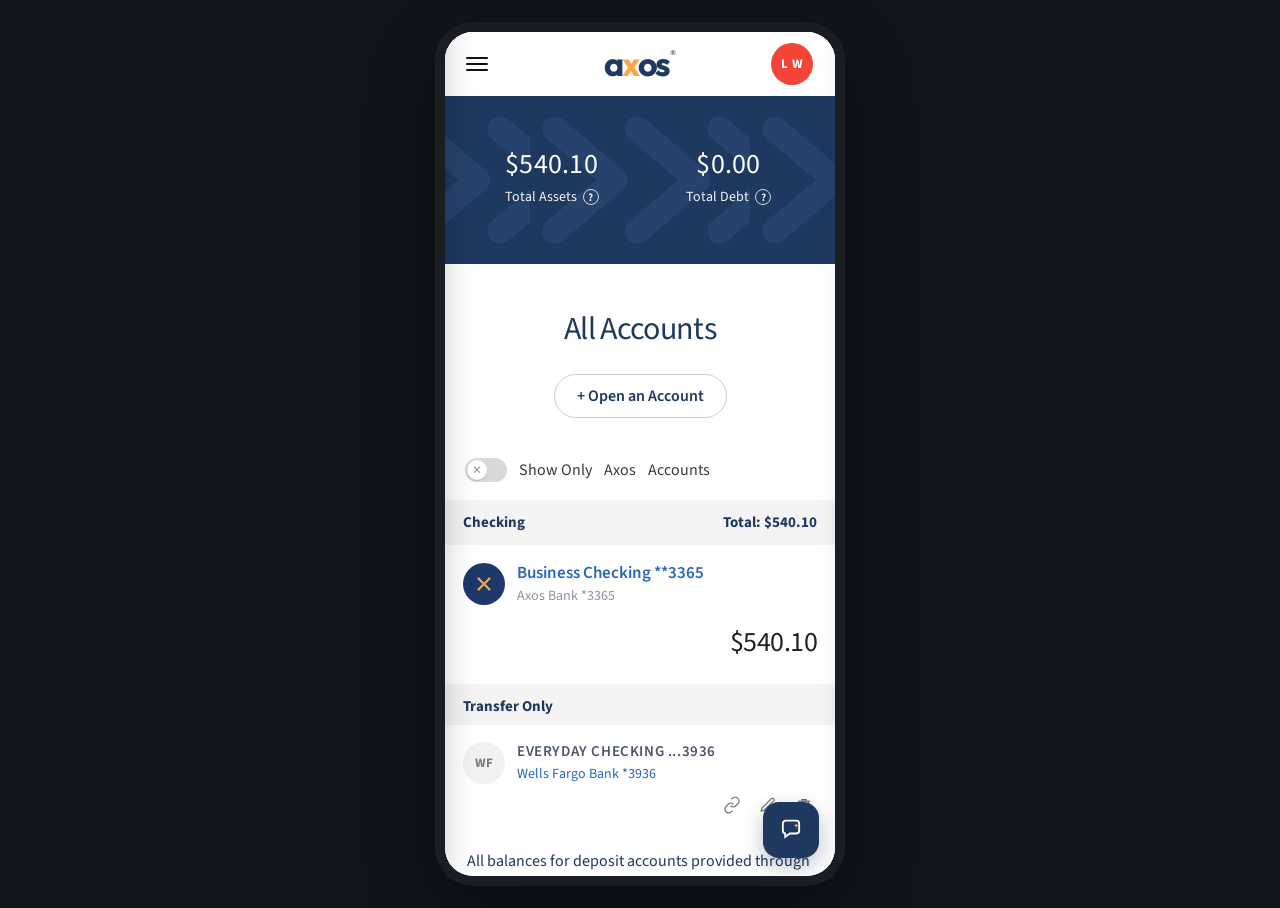
==== index.html @ f8be7ba6 "Add film-prop banking dashboard with live admin controls Recreate the mobile online-banking dashboar" ====
<!DOCTYPE html>
<html lang="en">
  <head>
    <meta charset="UTF-8" />
    <meta name="viewport" content="width=device-width, initial-scale=1, viewport-fit=cover" />
    <meta name="apple-mobile-web-app-capable" content="yes" />
    <meta name="mobile-web-app-capable" content="yes" />
    <meta name="theme-color" content="#1f3860" />
    <title>Online Banking</title>
    <link rel="stylesheet" href="css/bank.css" />
  </head>
  <body>
    <div class="stage">
      <div class="app" id="app">
        <div class="chrome" id="chromeTop">
          <div class="chrome-status">
            <span id="clockTime">8:50</span>
            <div class="chrome-status-icons">
              <span>▮▮▮</span>
              <span>WiFi</span>
              <span>46</span>
            </div>
          </div>
          <div class="chrome-bar">
            <div class="chrome-url">
              <svg width="16" height="16" viewBox="0 0 24 24" fill="none" stroke="#fff" stroke-width="1.8">
                <path d="M12 3l1.8 4.6L19 9l-4.2 3.2L16 17l-4-2.6L8 17l1.2-4.8L5 9l5.2-1.4L12 3z" />
              </svg>
              <span id="browserUrl">onlinebanking.axosbank.com</span>
              <svg width="16" height="16" viewBox="0 0 24 24" fill="none" stroke="#fff" stroke-width="1.8">
                <path d="M4 12v7a1 1 0 0 0 1 1h14a1 1 0 0 0 1-1v-7" />
                <path d="M12 4v12" />
                <path d="M8 8l4-4 4 4" />
              </svg>
            </div>
          </div>
        </div>

        <div class="scroll" id="scroll">
          <header class="topbar">
            <button class="icon-btn" id="openNav" aria-label="Open menu">
              <span class="hamburger"><span></span><span></span><span></span></span>
            </button>
            <div class="wordmark-wrap" id="headerLogoWrap">
              <div class="wordmark" id="defaultWordmark" aria-label="Axos">
                a<span class="x">x</span>os<sup>®</sup>
              </div>
              <img class="custom-logo hidden" id="headerLogo" alt="Bank logo" />
            </div>
            <button class="icon-btn" id="openProfile" aria-label="Open profile">
              <span class="avatar" id="headerAvatar">
                <span id="headerInitials">L W</span>
                <span class="badge" id="headerBadge">1</span>
              </span>
            </button>
          </header>

          <section class="hero">
            <div class="hero-stat">
              <div class="hero-value" id="totalAssets">$540.10</div>
              <div class="hero-label">Total Assets <span class="info-dot">?</span></div>
            </div>
            <div class="hero-stat">
              <div class="hero-value" id="totalDebt">$0.00</div>
              <div class="hero-label">Total Debt <span class="info-dot">?</span></div>
            </div>
          </section>

          <section class="accounts-head">
            <h1>All Accounts</h1>
            <button class="open-account" id="openAccountBtn">+ Open an Account</button>
          </section>

          <button class="toggle-row" id="axosOnlyToggle" type="button">
            <span class="toggle" id="axosOnlySwitch"></span>
            Show Only <span id="brandNameLabel">Axos</span> Accounts
          </button>

          <div class="group-bar">
            <span>Checking</span>
            <span>Total: <span id="checkingTotal">$540.10</span></span>
          </div>

          <article class="account-card">
            <div class="account-main">
              <div class="acct-logo" id="accountLogoWrap">
                <svg class="acct-x" id="defaultAccountLogo" viewBox="0 0 24 24" fill="none">
                  <path d="M6 6l12 12M18 6L6 18" stroke="#FBA64B" stroke-width="2.4" stroke-linecap="round" />
                </svg>
                <img class="hidden" id="accountLogo" alt="Account logo" />
              </div>
              <div class="acct-copy">
                <div class="acct-name">
                  <span id="accountName">Business Checking</span> **<span id="accountLast4">3365</span>
                </div>
                <div class="acct-sub"><span id="accountBank">Axos Bank</span> *<span id="accountLast4b">3365</span></div>
              </div>
            </div>
            <div class="acct-balance" id="accountBalance">$540.10</div>
          </article>

          <div id="linkedSection">
            <div class="group-bar linked-block">Transfer Only</div>
            <div class="linked-card">
              <div class="linked-row">
                <div class="wf-logo" id="linkedInitials">WF</div>
                <div>
                  <div class="linked-name"><span id="linkedName">EVERYDAY CHECKING</span> ...<span id="linkedLast4">3936</span></div>
                  <div class="linked-sub"><span id="linkedBank">Wells Fargo Bank</span> *<span id="linkedLast4b">3936</span></div>
                </div>
              </div>
              <div class="linked-actions">
                <svg width="18" height="18" viewBox="0 0 24 24" fill="none" stroke="currentColor" stroke-width="1.7">
                  <path d="M10 13a5 5 0 0 0 7.07 0l2.83-2.83a5 5 0 0 0-7.07-7.07L11 4" />
                  <path d="M14 11a5 5 0 0 0-7.07 0L4.1 13.83a5 5 0 1 0 7.07 7.07L13 20" />
                </svg>
                <svg width="18" height="18" viewBox="0 0 24 24" fill="none" stroke="currentColor" stroke-width="1.7">
                  <path d="M12 20h9" />
                  <path d="M16.5 3.5a2.1 2.1 0 0 1 3 3L7 19l-4 1 1-4 12.5-12.5z" />
                </svg>
                <svg width="18" height="18" viewBox="0 0 24 24" fill="none" stroke="currentColor" stroke-width="1.7">
                  <path d="M4 7h16" />
                  <path d="M9 7V5h6v2" />
                  <path d="M6 7l1 14h10l1-14" />
                </svg>
              </div>
            </div>
          </div>

          <section class="legal">
            <p>
              All balances for deposit accounts provided through
              <span data-brand>Axos Bank</span> brands are based on your current available balance.
            </p>
            <p>
              For Axos Invest Brokerage Accounts and Axos Digital Assets, all information presented by a third party and is subject to delays. Intraday prices are generally provided for stocks, ETFs, and options on a real-time basis. Delays may occur during market hours. If delayed, and an intraday price is not available, the price displayed will be the last quote &amp; quantity received from the vendor, or will reflect the previous business day's close, whichever is most recent. For mutual funds, the prices displayed are generally the previous business day's closing price.
            </p>
            <p>
              For all other accounts, the prices displayed are generally the previous business day's closing price unless otherwise denoted.
            </p>
          </section>

          <footer class="site-footer">
            <p>
              Brokerage services are offered by Axos Invest LLC, member FINRA &amp; SIPC.
            </p>
            <p>
              For customers of other advisory or brokerage firms. Your advisory services are provided by a third party registered investment advisor. Your brokerage services are offered by a third party broker-dealer. These services are not offered by Axos Invest, Inc. or Axos Invest LLC. Please contact your advisor or broker if you have questions concerning the investment advisory or brokerage services that you receive from them.
            </p>
            <p>
              <strong>Clearing and custody services.</strong>
              <u>Axos Clearing LLC</u> provides clearing and custody services to both affiliated and third party registered investment advisors and broker-dealers. Axos Advisor Services is a division within Axos Clearing LLC that provides custody and related services to registered investment advisors. Axos Clearing LLC and its Axos Advisor Services division do not provide investment advice or make investment recommendations in any capacity. Axos Clearing LLC is a member of FINRA and SIPC.
            </p>
            <p>
              Securities and other non-deposit investment products and services are not deposits, obligations of or guaranteed by Axos Bank, are not insured by the FDIC or any governmental agency, and are subject to investment risk including possible loss of the principal invested.
            </p>
            <p>
              Axos Bank, Axos Invest, Inc., Axos Invest LLC, and Axos Clearing LLC are separate companies commonly owned by Axos Financial, Inc.
            </p>
            <div class="footer-links">
              <button type="button">Support</button>
              <button type="button">Privacy &amp; Security</button>
              <button type="button">Disclosures</button>
              <button type="button">Start a Cobrowse Session</button>
            </div>
            <div class="footer-badges">
              <svg width="92" height="42" viewBox="0 0 92 42" fill="none" aria-label="Equal Housing Lender">
                <path d="M10 20l16-11 16 11v16H10V20z" stroke="#fff" stroke-width="1.6" />
                <path d="M18 36v-10h16v10" stroke="#fff" stroke-width="1.6" />
                <text x="46" y="18" fill="#fff" font-size="8" font-family="Source Sans 3, sans-serif" font-weight="700">EQUAL HOUSING</text>
                <text x="46" y="30" fill="#fff" font-size="10" font-family="Source Sans 3, sans-serif" font-weight="700">LENDER</text>
              </svg>
              <svg width="86" height="36" viewBox="0 0 86 36" fill="none" aria-label="Member FDIC">
                <text x="0" y="12" fill="#fff" font-size="8" font-family="Source Sans 3, sans-serif">Member</text>
                <text x="0" y="30" fill="#fff" font-size="20" font-family="Source Sans 3, sans-serif" font-weight="700">FDIC</text>
              </svg>
            </div>
            <div class="copyright admin-hotspot" id="adminHotspot">
              © 2026 <span id="footerBank">Axos Bank</span>, All Rights Reserved. #1.147.1
            </div>
          </footer>
        </div>

        <div class="chrome chrome-bottom" id="chromeBottom">
          <svg width="22" height="22" viewBox="0 0 24 24" fill="none" stroke="currentColor" stroke-width="1.8"><path d="M15 6l-6 6 6 6"/></svg>
          <svg width="22" height="22" viewBox="0 0 24 24" fill="none" stroke="currentColor" stroke-width="1.8"><path d="M9 6l6 6-6 6"/></svg>
          <svg width="22" height="22" viewBox="0 0 24 24" fill="none" stroke="currentColor" stroke-width="1.8"><path d="M12 5v14M5 12h14"/></svg>
          <span style="border:1px solid currentColor;border-radius:4px;padding:1px 6px;font-size:12px;">58</span>
          <svg width="22" height="22" viewBox="0 0 24 24" fill="currentColor"><circle cx="5" cy="12" r="1.6"/><circle cx="12" cy="12" r="1.6"/><circle cx="19" cy="12" r="1.6"/></svg>
        </div>

        <button class="chat" id="chatBtn" aria-label="Chat">
          <svg width="28" height="28" viewBox="0 0 24 24" fill="none">
            <path d="M5 6.5A2.5 2.5 0 0 1 7.5 4h9A2.5 2.5 0 0 1 19 6.5v6A2.5 2.5 0 0 1 16.5 15H11l-4 3v-3H7.5A2.5 2.5 0 0 1 5 12.5v-6z" stroke="#fff" stroke-width="1.6"/>
            <path d="M16.5 6.2l.6 1.4 1.4.6-1.4.6-.6 1.4-.6-1.4-1.4-.6 1.4-.6.6-1.4z" fill="#FBA64B"/>
          </svg>
        </button>

        <div class="drawer-root" id="drawerRoot">
          <div class="backdrop" id="backdrop"></div>
          <aside class="drawer left" id="navDrawer">
            <div class="nav-brand">
              <div class="nav-wordmark">
                <div>a<span class="x">x</span>os</div>
                <span class="bank">BANK</span>
              </div>
              <button class="close-x" id="closeNav" aria-label="Close menu">×</button>
            </div>
            <nav class="nav-list">
              <button class="nav-item" data-close="nav">
                <svg width="22" height="22" viewBox="0 0 24 24" fill="none" stroke="currentColor" stroke-width="1.7"><rect x="3" y="3" width="7" height="7"/><rect x="14" y="3" width="7" height="7"/><rect x="3" y="14" width="7" height="7"/><rect x="14" y="14" width="7" height="7"/></svg>
                Dashboard
              </button>
              <button class="nav-item" id="accountsToggle">
                <svg width="22" height="22" viewBox="0 0 24 24" fill="none" stroke="currentColor" stroke-width="1.7"><circle cx="12" cy="12" r="9"/><path d="M12 7v10M9.5 10.5h5a2 2 0 0 1 0 4h-5"/></svg>
                Accounts
                <svg class="chev" width="16" height="16" viewBox="0 0 24 24" fill="none" stroke="currentColor" stroke-width="1.8"><path d="M6 9l6 6 6-6"/></svg>
              </button>
              <div class="sub" id="accountsSub">
                <button class="sub-item" data-close="nav">Overview</button>
                <button class="sub-item" data-close="nav">Insights</button>
                <button class="sub-item" data-close="nav">Add Account</button>
              </div>
              <button class="nav-item" data-close="nav">
                <svg width="22" height="22" viewBox="0 0 24 24" fill="none" stroke="currentColor" stroke-width="1.7"><path d="M4 7h16v12H4z"/><path d="M4 11h16"/><path d="M8 7V5h8v2"/></svg>
                Pay Bills
              </button>
              <button class="nav-item" id="moveToggle">
                <svg width="22" height="22" viewBox="0 0 24 24" fill="none" stroke="currentColor" stroke-width="1.7"><path d="M7 8h13l-3-3M20 16H7l3 3"/></svg>
                Move Money
                <svg class="chev" width="16" height="16" viewBox="0 0 24 24" fill="none" stroke="currentColor" stroke-width="1.8"><path d="M6 9l6 6 6-6"/></svg>
              </button>
              <div class="sub" id="moveSub">
                <button class="sub-item" data-close="nav">Move Money</button>
                <button class="sub-item" data-close="nav">Scheduled Transfers</button>
                <button class="sub-item" data-close="nav">Pay It Now</button>
                <button class="sub-item" data-close="nav">Wire Transfers</button>
              </div>
              <button class="nav-item" data-close="nav">
                <svg width="22" height="22" viewBox="0 0 24 24" fill="none" stroke="currentColor" stroke-width="1.7"><path d="M4 8h16v10H4z"/><circle cx="12" cy="13" r="3"/><path d="M9 8l1.2-3h3.6L15 8"/></svg>
                Make a Deposit
              </button>
            </nav>
          </aside>

          <aside class="drawer right" id="profileDrawer">
            <div class="profile-head">
              <span class="avatar" id="profileAvatar"><span id="profileInitials">L W</span></span>
              <div class="profile-name" id="profileName">Leslie<br />Winston</div>
              <button class="close-x" id="closeProfile" aria-label="Close profile">×</button>
            </div>
            <nav class="nav-list">
              <button class="profile-item nav-item" data-close="profile">
                <svg width="22" height="22" viewBox="0 0 24 24" fill="none" stroke="currentColor" stroke-width="1.7"><circle cx="12" cy="8" r="3"/><path d="M5 19a7 7 0 0 1 14 0"/><circle cx="18" cy="8" r="2"/><path d="M18 12v3M16.5 13.5h3"/></svg>
                Profile &amp; Settings
              </button>
              <button class="profile-item nav-item" data-close="profile">
                <svg width="22" height="22" viewBox="0 0 24 24" fill="none" stroke="currentColor" stroke-width="1.7"><path d="M12 21s7-6.2 7-11a7 7 0 1 0-14 0c0 4.8 7 11 7 11z"/><circle cx="12" cy="10" r="2.2"/></svg>
                Find an ATM
              </button>
              <button class="profile-item nav-item" data-close="profile">
                <svg width="22" height="22" viewBox="0 0 24 24" fill="none" stroke="currentColor" stroke-width="1.7"><path d="M12 7s1-3 4-3 4 2 4 2-2 3-4 3-4-2-4-2z"/><path d="M12 7s-1-3-4-3-4 2-4 2 2 3 4 3 4-2 4-2z"/><path d="M12 8v13"/></svg>
                Refer a Friend
              </button>
              <button class="profile-item nav-item" data-close="profile">
                <svg width="22" height="22" viewBox="0 0 24 24" fill="none" stroke="currentColor" stroke-width="1.7"><path d="M6 9a6 6 0 1 1 12 0c0 7 3 7 3 9H3c0-2 3-2 3-9"/><path d="M10 20a2 2 0 0 0 4 0"/></svg>
                Alerts
              </button>
              <button class="profile-item nav-item" data-close="profile">
                <svg width="22" height="22" viewBox="0 0 24 24" fill="none" stroke="currentColor" stroke-width="1.7"><rect x="3" y="5" width="18" height="14" rx="2"/><path d="M3 7l9 7 9-7"/></svg>
                Messages
              </button>
              <button class="profile-item nav-item" data-close="profile">
                <svg width="22" height="22" viewBox="0 0 24 24" fill="none" stroke="currentColor" stroke-width="1.7"><path d="M4 12a8 8 0 0 1 8-8h1v4h-1a4 4 0 1 0 4 4v-1h4v1a8 8 0 0 1-16 0z"/></svg>
                Support
              </button>
              <button class="profile-item nav-item" data-close="profile">
                <svg width="22" height="22" viewBox="0 0 24 24" fill="none" stroke="currentColor" stroke-width="1.7"><path d="M9 7V4h11v16H9v-3"/><path d="M13 12H3m0 0 3-3M3 12l3 3"/></svg>
                Log out
              </button>
            </nav>
          </aside>
        </div>

        <div class="sheet" id="accountSheet">
          <h2>Open an Account</h2>
          <p>Choose a checking or savings product. A banker will follow up to finish your application.</p>
          <div class="sheet-actions">
            <button type="button" id="closeSheet">Close</button>
            <button type="button" class="primary" id="closeSheetPrimary">Got it</button>
          </div>
        </div>
      </div>
    </div>
    <script src="js/store.js"></script>
    <script src="js/bank.js"></script>
  </body>
</html>
---- css/bank.css ----
@font-face {
  font-family: "Source Sans 3";
  src: url("../fonts/source-sans-3-400.woff2") format("woff2");
  font-weight: 400;
  font-style: normal;
  font-display: swap;
}

@font-face {
  font-family: "Source Sans 3";
  src: url("../fonts/source-sans-3-600.woff2") format("woff2");
  font-weight: 600;
  font-style: normal;
  font-display: swap;
}

@font-face {
  font-family: "Source Sans 3";
  src: url("../fonts/source-sans-3-700.woff2") format("woff2");
  font-weight: 700;
  font-style: normal;
  font-display: swap;
}

@font-face {
  font-family: "Outfit";
  src: url("../fonts/outfit-600.woff2") format("woff2");
  font-weight: 600;
  font-style: normal;
  font-display: swap;
}

@font-face {
  font-family: "Outfit";
  src: url("../fonts/outfit-700.woff2") format("woff2");
  font-weight: 700;
  font-style: normal;
  font-display: swap;
}

:root {
  --navy: #1f3860;
  --navy-deep: #1e3869;
  --navy-hero: #1f3860;
  --chevron: #2b4c78;
  --gold: #fba64b;
  --avatar: #f44437;
  --menu: #2f3f4e;
  --footer: #414d5d;
  --text: #1f3860;
  --muted: #6d7b8d;
  --link-blue: #2668b6;
  --page: #f7f8fa;
  --section: #f4f4f4;
  --line: #e6e8ec;
  --white: #ffffff;
  --chrome: #33373a;
  --header-h: 64px;
}

* {
  box-sizing: border-box;
  -webkit-tap-highlight-color: transparent;
}

html,
body {
  margin: 0;
  padding: 0;
  min-height: 100%;
}

body {
  font-family: "Source Sans 3", "Segoe UI", sans-serif;
  background: #111418;
  color: var(--text);
}

button,
input,
textarea {
  font-family: inherit;
}

button {
  background: none;
  border: 0;
  padding: 0;
  color: inherit;
  cursor: pointer;
}

img {
  max-width: 100%;
  display: block;
}

.stage {
  min-height: 100dvh;
  display: flex;
  justify-content: center;
  align-items: stretch;
}

.app {
  width: 100%;
  max-width: 430px;
  min-height: 100dvh;
  background: var(--white);
  position: relative;
  overflow: hidden;
  display: flex;
  flex-direction: column;
}

@media (min-width: 720px) {
  .stage {
    align-items: center;
    padding: 32px 16px;
  }

  .app {
    width: 390px;
    max-width: 390px;
    height: 844px;
    min-height: 844px;
    border-radius: 28px;
    box-shadow:
      0 0 0 10px #1a1d21,
      0 30px 80px rgba(0, 0, 0, 0.45);
    overflow: hidden;
  }
}

.chrome {
  display: none;
  background: var(--chrome);
  color: #fff;
  flex-shrink: 0;
}

body.show-chrome .chrome {
  display: block;
}

.chrome-status {
  display: flex;
  align-items: center;
  justify-content: space-between;
  padding: 8px 18px 4px;
  font-size: 14px;
  font-weight: 600;
  letter-spacing: 0.02em;
}

.chrome-status-icons {
  display: flex;
  align-items: center;
  gap: 7px;
  font-size: 12px;
}

.chrome-bar {
  display: flex;
  align-items: center;
  gap: 10px;
  padding: 8px 12px 10px;
}

.chrome-url {
  flex: 1;
  height: 36px;
  border-radius: 18px;
  background: #4a4e52;
  display: flex;
  align-items: center;
  padding: 0 12px;
  gap: 8px;
  color: #fff;
  font-size: 14px;
}

.chrome-url span {
  flex: 1;
  text-align: center;
  white-space: nowrap;
  overflow: hidden;
  text-overflow: ellipsis;
}

.chrome-bottom {
  display: none;
}

body.show-chrome .chrome-bottom {
  display: flex;
  align-items: center;
  justify-content: space-around;
  background: var(--chrome);
  color: #d7d9db;
  height: 52px;
  flex-shrink: 0;
}

.scroll {
  flex: 1;
  overflow-y: auto;
  overflow-x: hidden;
  background: var(--white);
  -webkit-overflow-scrolling: touch;
}

.topbar {
  height: var(--header-h);
  display: grid;
  grid-template-columns: 56px 1fr 56px;
  align-items: center;
  padding: 0 10px;
  background: var(--white);
  position: sticky;
  top: 0;
  z-index: 20;
}

.icon-btn {
  width: 44px;
  height: 44px;
  display: inline-flex;
  align-items: center;
  justify-content: center;
  border-radius: 50%;
}

.hamburger {
  width: 22px;
  height: 14px;
  display: flex;
  flex-direction: column;
  justify-content: space-between;
}

.hamburger span {
  display: block;
  height: 2px;
  background: #111;
  border-radius: 2px;
}

.wordmark-wrap {
  display: flex;
  justify-content: center;
  align-items: center;
  min-height: 36px;
}

.wordmark {
  font-family: Outfit, "Source Sans 3", sans-serif;
  font-weight: 700;
  font-size: 34px;
  letter-spacing: -0.06em;
  color: var(--navy);
  line-height: 1;
  display: flex;
  align-items: flex-start;
}

.wordmark .x {
  color: var(--gold);
}

.wordmark sup {
  font-size: 11px;
  margin-left: 1px;
  letter-spacing: 0;
  font-weight: 600;
  position: relative;
  top: 2px;
}

.custom-logo {
  max-height: 32px;
  max-width: 160px;
  object-fit: contain;
}

.avatar {
  width: 42px;
  height: 42px;
  border-radius: 50%;
  background: var(--avatar);
  color: #fff;
  font-size: 13px;
  font-weight: 700;
  letter-spacing: 0.04em;
  display: inline-flex;
  align-items: center;
  justify-content: center;
  position: relative;
  margin-left: auto;
}

.avatar .badge {
  position: absolute;
  top: -3px;
  right: -3px;
  min-width: 16px;
  height: 16px;
  border-radius: 50%;
  background: #e53935;
  color: #fff;
  font-size: 10px;
  display: none;
  align-items: center;
  justify-content: center;
  border: 2px solid #fff;
}

.avatar .badge.show {
  display: inline-flex;
}

.hero {
  background: var(--navy-hero) url("../assets/chevrons.svg") center / 220px auto repeat;
  color: #fff;
  min-height: 168px;
  display: flex;
  align-items: center;
  justify-content: space-around;
  padding: 28px 18px 32px;
}

.hero-stat {
  text-align: center;
  min-width: 40%;
}

.hero-value {
  font-size: 28px;
  font-weight: 400;
  letter-spacing: 0.01em;
  line-height: 1.1;
}

.hero-label {
  margin-top: 8px;
  font-size: 14px;
  display: inline-flex;
  align-items: center;
  gap: 6px;
  opacity: 0.95;
}

.info-dot {
  width: 16px;
  height: 16px;
  border: 1.5px solid rgba(255, 255, 255, 0.85);
  border-radius: 50%;
  display: inline-flex;
  align-items: center;
  justify-content: center;
  font-size: 11px;
  font-weight: 700;
  line-height: 1;
}

.accounts-head {
  padding: 42px 20px 18px;
  text-align: center;
  background: var(--white);
}

.accounts-head h1 {
  margin: 0;
  font-size: 32px;
  font-weight: 400;
  color: var(--navy);
  letter-spacing: -0.02em;
}

.open-account {
  margin: 22px auto 0;
  display: inline-flex;
  align-items: center;
  gap: 8px;
  border: 1.5px solid #c5ced8;
  color: var(--navy);
  border-radius: 999px;
  padding: 10px 22px;
  font-size: 16px;
  font-weight: 600;
  background: #fff;
}

.toggle-row {
  display: flex;
  align-items: center;
  gap: 12px;
  padding: 22px 20px 18px;
  font-size: 16px;
  color: #3a3a3a;
  background: var(--white);
}

.toggle {
  width: 42px;
  height: 24px;
  border-radius: 999px;
  background: #d9d9d9;
  position: relative;
  flex-shrink: 0;
}

.toggle::after {
  content: "×";
  position: absolute;
  left: 2px;
  top: 2px;
  width: 20px;
  height: 20px;
  border-radius: 50%;
  background: #fff;
  color: #8b8b8b;
  display: flex;
  align-items: center;
  justify-content: center;
  font-size: 16px;
  line-height: 1;
  box-shadow: 0 1px 2px rgba(0, 0, 0, 0.15);
}

.toggle.on {
  background: var(--navy);
}

.toggle.on::after {
  content: "✓";
  left: 20px;
  color: var(--navy);
  font-size: 12px;
  font-weight: 700;
}

.group-bar {
  background: var(--section);
  display: flex;
  justify-content: space-between;
  align-items: center;
  padding: 12px 18px;
  font-size: 15px;
  font-weight: 700;
  color: var(--navy);
}

.account-card {
  background: var(--white);
  padding: 18px 18px 22px;
}

.account-main {
  display: flex;
  align-items: flex-start;
  gap: 12px;
}

.acct-logo {
  width: 42px;
  height: 42px;
  border-radius: 50%;
  background: var(--navy-deep);
  display: flex;
  align-items: center;
  justify-content: center;
  overflow: hidden;
  flex-shrink: 0;
}

.acct-logo img {
  width: 100%;
  height: 100%;
  object-fit: cover;
}

.acct-x {
  width: 22px;
  height: 22px;
}

.acct-copy {
  flex: 1;
  min-width: 0;
}

.acct-name {
  color: var(--link-blue);
  font-size: 17px;
  font-weight: 600;
  line-height: 1.2;
}

.acct-sub {
  color: #8a93a3;
  font-size: 14px;
  margin-top: 3px;
}

.acct-balance {
  margin-top: 16px;
  text-align: right;
  font-size: 28px;
  font-weight: 400;
  color: #222;
  letter-spacing: -0.02em;
}

.linked-block {
  padding-bottom: 8px;
}

.linked-card {
  background: var(--white);
  padding: 16px 18px 10px;
}

.linked-row {
  display: flex;
  gap: 12px;
  align-items: center;
}

.wf-logo {
  width: 42px;
  height: 42px;
  border-radius: 50%;
  background: #f1f1f1;
  color: #7b7b7b;
  font-size: 13px;
  font-weight: 700;
  display: flex;
  align-items: center;
  justify-content: center;
  flex-shrink: 0;
}

.linked-name {
  font-size: 15px;
  font-weight: 600;
  color: #4a5568;
  letter-spacing: 0.04em;
}

.linked-sub {
  color: var(--link-blue);
  font-size: 14px;
  margin-top: 2px;
}

.linked-actions {
  display: flex;
  justify-content: flex-end;
  gap: 18px;
  padding: 12px 4px 8px;
  color: #6b7280;
}

.legal {
  padding: 18px 22px 28px;
  color: var(--navy);
  font-size: 16px;
  line-height: 1.45;
  background: var(--white);
}

.legal p {
  margin: 0 0 18px;
}

.site-footer {
  background: var(--footer);
  color: #e8edf2;
  padding: 28px 22px 36px;
  font-size: 15px;
  line-height: 1.5;
}

.site-footer p {
  margin: 0 0 18px;
}

.site-footer a {
  color: #fff;
  text-decoration: underline;
}

.footer-links {
  margin-top: 28px;
  display: flex;
  flex-wrap: wrap;
  gap: 18px 22px;
}

.footer-links a,
.footer-links button {
  color: #fff;
  font-size: 13px;
  font-weight: 700;
  letter-spacing: 0.08em;
  text-decoration: none;
  text-transform: uppercase;
}

.footer-badges {
  display: flex;
  align-items: center;
  gap: 28px;
  margin: 28px 0 18px;
}

.copyright {
  font-size: 13px;
  opacity: 0.95;
}

.chat {
  position: absolute;
  right: 16px;
  bottom: 18px;
  width: 56px;
  height: 56px;
  border-radius: 16px;
  background: var(--navy);
  box-shadow: 0 8px 20px rgba(20, 32, 54, 0.28);
  display: flex;
  align-items: center;
  justify-content: center;
  z-index: 25;
}

body.show-chrome .chat {
  bottom: 70px;
}

.drawer-root {
  position: absolute;
  inset: 0;
  z-index: 40;
  pointer-events: none;
}

.drawer-root.open {
  pointer-events: auto;
}

.backdrop {
  position: absolute;
  inset: 0;
  background: rgba(0, 0, 0, 0.18);
  opacity: 0;
  transition: opacity 180ms ease;
}

.drawer-root.open .backdrop {
  opacity: 1;
}

.drawer {
  position: absolute;
  top: 0;
  bottom: 0;
  width: min(86%, 360px);
  background: var(--menu);
  color: #fff;
  transform: translateX(-102%);
  transition: transform 220ms ease;
  overflow-y: auto;
  box-shadow: 8px 0 30px rgba(0, 0, 0, 0.2);
}

.drawer.right {
  right: 0;
  left: auto;
  transform: translateX(102%);
}

.drawer-root.nav-open .drawer.left {
  transform: translateX(0);
}

.drawer-root.profile-open .drawer.right {
  transform: translateX(0);
}

.nav-brand {
  display: flex;
  align-items: flex-start;
  justify-content: space-between;
  padding: 18px 16px 10px 20px;
}

.nav-wordmark {
  font-family: Outfit, sans-serif;
  font-weight: 700;
  font-size: 34px;
  letter-spacing: -0.06em;
  line-height: 0.8;
  display: flex;
  flex-direction: column;
  align-items: flex-start;
}

.nav-wordmark .x {
  color: var(--gold);
}

.nav-wordmark .bank {
  display: block;
  font-size: 10px;
  letter-spacing: 0.28em;
  font-weight: 600;
  margin-top: 6px;
  margin-left: 52px;
}

.close-x {
  width: 36px;
  height: 36px;
  color: #fff;
  font-size: 26px;
  line-height: 1;
}

.nav-list {
  padding: 8px 0 32px;
}

.nav-item,
.sub-item {
  width: 100%;
  display: flex;
  align-items: center;
  gap: 16px;
  padding: 16px 20px;
  color: #fff;
  font-size: 16px;
  text-align: left;
  border-top: 1px solid rgba(255, 255, 255, 0.08);
}

.nav-item .chev {
  margin-left: auto;
  opacity: 0.9;
}

.nav-item svg,
.sub-item svg,
.profile-item svg {
  flex-shrink: 0;
}

.profile-item {
  width: 100%;
}

.sub {
  display: none;
  background: rgba(0, 0, 0, 0.08);
}

.sub.open {
  display: block;
}

.sub-item {
  padding-left: 56px;
  font-weight: 400;
}

.profile-head {
  display: flex;
  align-items: center;
  gap: 14px;
  padding: 22px 16px 18px 20px;
}

.profile-head .avatar {
  width: 52px;
  height: 52px;
  font-size: 16px;
  margin: 0;
}

.profile-name {
  font-size: 18px;
  font-weight: 600;
  color: #9eb0c4;
  line-height: 1.15;
}

.profile-head .close-x {
  margin-left: auto;
}

.toast,
.sheet {
  position: absolute;
  left: 16px;
  right: 16px;
  bottom: 90px;
  background: #fff;
  color: var(--navy);
  border-radius: 16px;
  padding: 18px;
  box-shadow: 0 16px 40px rgba(0, 0, 0, 0.18);
  z-index: 50;
  display: none;
}

.sheet.show,
.toast.show {
  display: block;
}

.sheet h2 {
  margin: 0 0 12px;
  font-size: 20px;
  font-weight: 600;
}

.sheet p,
.toast p {
  margin: 0;
  color: #4b5568;
}

.sheet-actions {
  display: flex;
  justify-content: flex-end;
  gap: 10px;
  margin-top: 16px;
}

.sheet-actions button {
  padding: 8px 14px;
  border-radius: 999px;
  font-weight: 700;
}

.sheet-actions .primary {
  background: var(--navy);
  color: #fff;
}

.hidden {
  display: none !important;
}

.admin-hotspot {
  cursor: pointer;
}
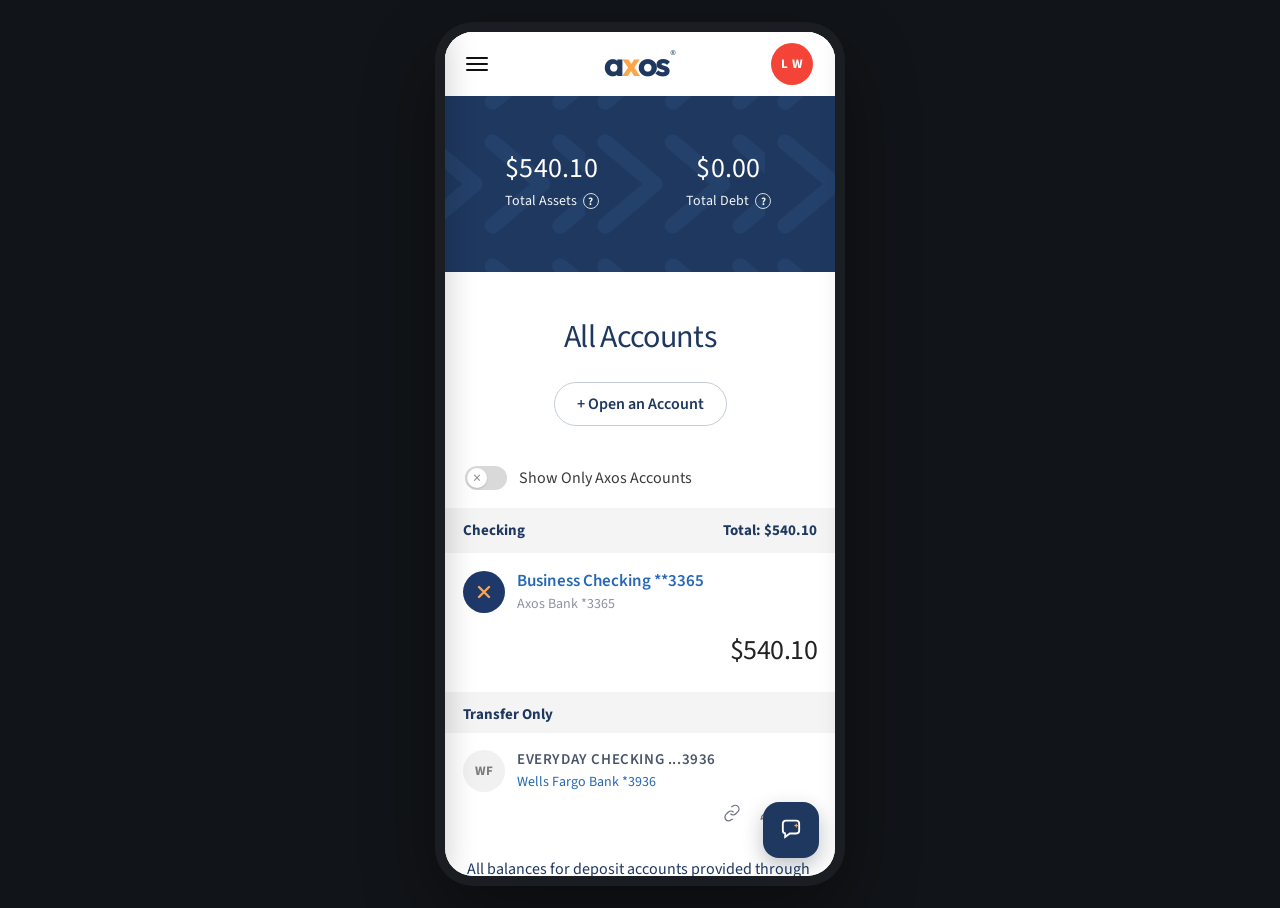
==== commit 3a946850: "Polish dashboard layout and keep admin totals in sync Keep the chat widget in the viewport, stop the" ====
--- a/index.html
+++ b/index.html
@@ -73,7 +73,7 @@
 
           <button class="toggle-row" id="axosOnlyToggle" type="button">
             <span class="toggle" id="axosOnlySwitch"></span>
-            Show Only <span id="brandNameLabel">Axos</span> Accounts
+            <span>Show Only <span id="brandNameLabel">Axos</span> Accounts</span>
           </button>
 
           <div class="group-bar">
@@ -85,7 +85,7 @@
             <div class="account-main">
               <div class="acct-logo" id="accountLogoWrap">
                 <svg class="acct-x" id="defaultAccountLogo" viewBox="0 0 24 24" fill="none">
-                  <path d="M6 6l12 12M18 6L6 18" stroke="#FBA64B" stroke-width="2.4" stroke-linecap="round" />
+                  <path d="M6 6l12 12M18 6L6 18" stroke="#FBA64B" stroke-width="2.8" stroke-linecap="round" />
                 </svg>
                 <img class="hidden" id="accountLogo" alt="Account logo" />
               </div>
--- a/css/bank.css
+++ b/css/bank.css
@@ -105,6 +105,7 @@
 .app {
   width: 100%;
   max-width: 430px;
+  height: 100dvh;
   min-height: 100dvh;
   background: var(--white);
   position: relative;
@@ -320,9 +321,9 @@
 }
 
 .hero {
-  background: var(--navy-hero) url("../assets/chevrons.svg") center / 220px auto repeat;
-  color: #fff;
-  min-height: 168px;
+  background: var(--navy-hero) url("../assets/chevrons.svg") -40px center / 180px auto repeat;
+  color: #fff;
+  min-height: 176px;
   display: flex;
   align-items: center;
   justify-content: space-around;
@@ -481,8 +482,8 @@
 }
 
 .acct-x {
-  width: 22px;
-  height: 22px;
+  width: 20px;
+  height: 20px;
 }
 
 .acct-copy {
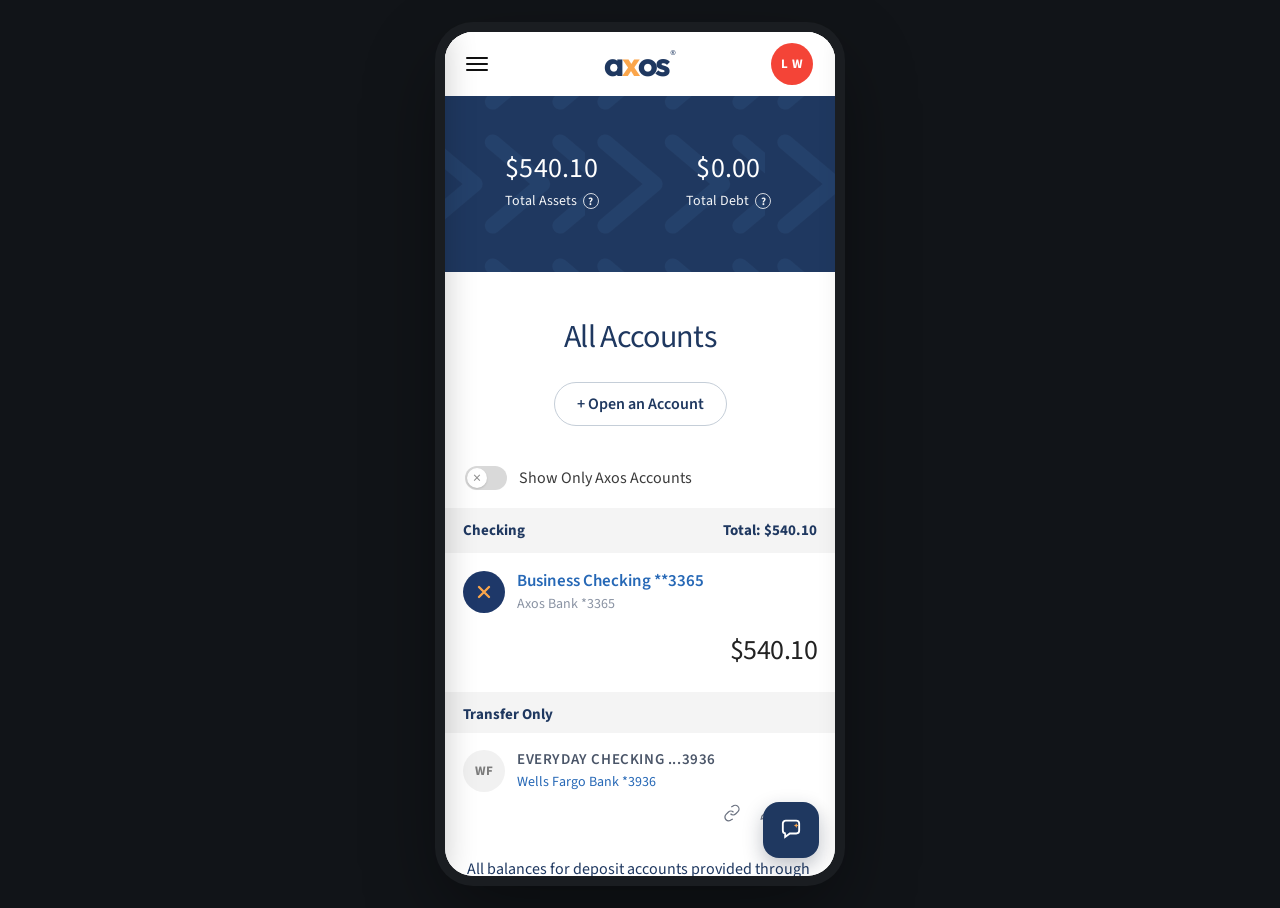
==== commit cad20b32: "Add Vercel config and hosted font loading Prepare the film-prop dashboard for a public Vercel deploy" ====
--- a/index.html
+++ b/index.html
@@ -7,6 +7,9 @@
     <meta name="mobile-web-app-capable" content="yes" />
     <meta name="theme-color" content="#1f3860" />
     <title>Online Banking</title>
+    <link rel="preconnect" href="https://fonts.googleapis.com" />
+    <link rel="preconnect" href="https://fonts.gstatic.com" crossorigin />
+    <link href="https://fonts.googleapis.com/css2?family=Outfit:wght@600;700&family=Source+Sans+3:wght@400;600;700&display=swap" rel="stylesheet" />
     <link rel="stylesheet" href="css/bank.css" />
   </head>
   <body>
